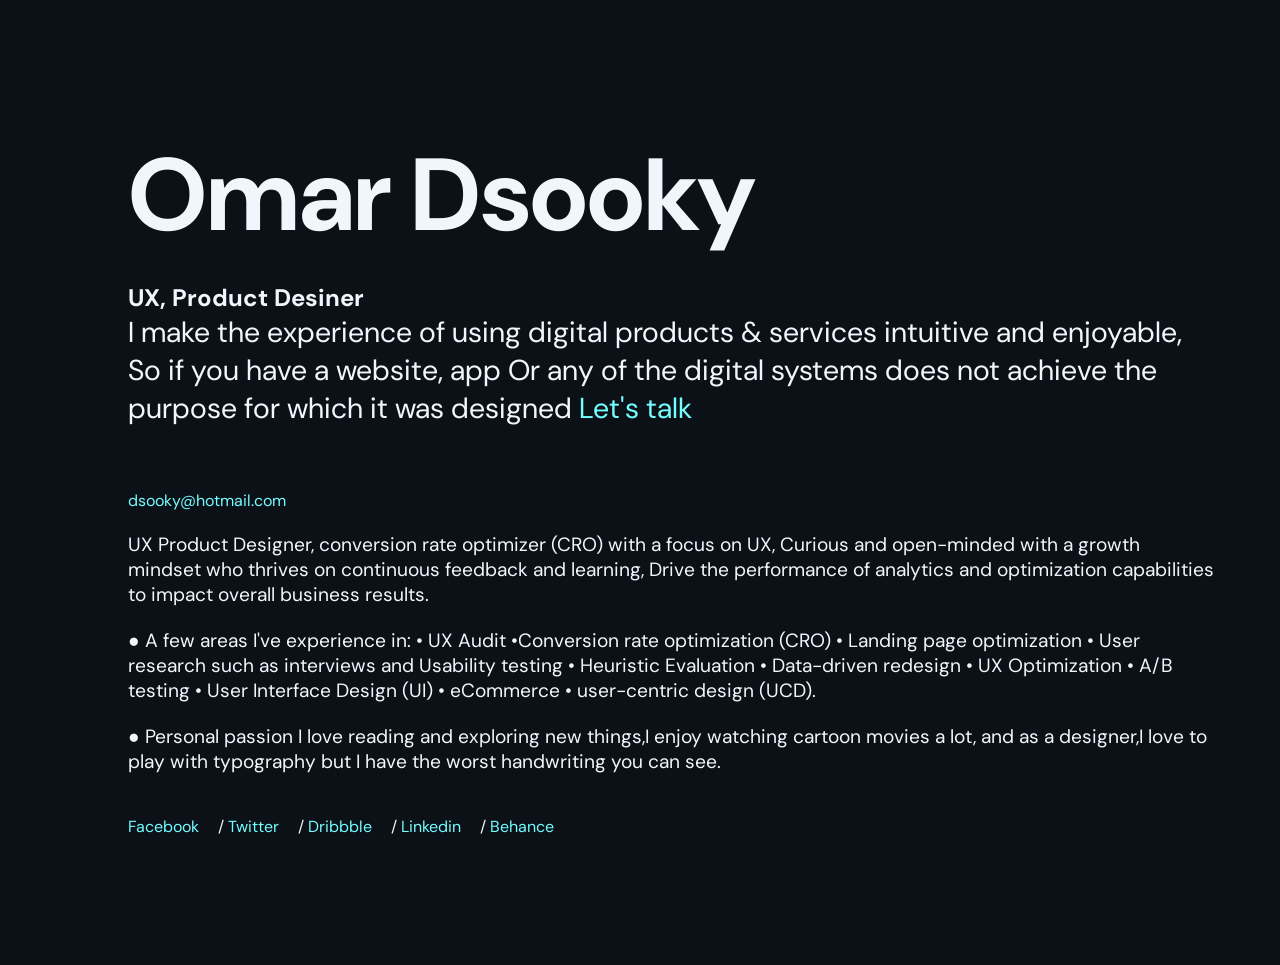
==== index.html @ e1077f4b "Update index.html" ====
<!DOCTYPE html>
<html lang="en">
    <head>
        <meta charset="UTF-8">
        <meta name="viewport" content="width=device-width, initial-scale=1.0">
        <meta http-equiv="X-UA-Compatible" content="ie=edge">
        <title>Omar Dsooky</title>
        <meta name="author" content="dsooky"/>
        <meta name="description" content=" I make the experience of using digital products & services intuitive and enjoyable, So if  you have a website, app Or any of the digital systems does not achieve the purpose for which it was designed, UX Designer based in Egypt. I'm a specialist for designing digitally interactive products & services (including mobile apps, web platforms) etc... So I take the business’s product and transform into a product that the user interacts with perfectly by create the best possible user experience for the target customers. - Experience Designer (UX) & User interface Designer (UI) UX Consultant, UI designer & Web design<a href = "mailto: Dsooky@hotmail.com">
<link href="https://fonts.googleapis.com/css2?family=DM+Sans&display=swap" rel="stylesheet"> 


<meta name="keywords" content="Web designer,Interaction designer,مصمم تجربة المستخدم,UX Designer, مصمم الواجهات البصرية, مصمم مواقع, تصميم سبرنت, ux typography, ux 2020, top ux, best ux, best web designer, best ux designer, why ux design, مصمم مواقع عربي, اعادة تصميم المواقع, مصمم منتجات رقمية, مصمم واجهات بصرية">
												    
        <meta name="google-site-verification" content="0LzbdKPvlPxYrPSxrpi7vryJq4VatFYMO6FcRMVzNYs"/>
        <link rel="apple-touch-icon-precomposed" sizes="57x57" href="https://raw.githubusercontent.com/oDsoky/oDsoky.github.io/master/favicon/apple-touch-icon-57x57.png"/>
        <link rel="apple-touch-icon-precomposed" sizes="114x114" href="https://raw.githubusercontent.com/oDsoky/oDsoky.github.io/master/favicon/apple-touch-icon-114x114.png"/>
        <link rel="apple-touch-icon-precomposed" sizes="72x72" href="https://raw.githubusercontent.com/oDsoky/oDsoky.github.io/master/favicon/apple-touch-icon-72x72.png"/>
        <link rel="apple-touch-icon-precomposed" sizes="144x144" href="https://raw.githubusercontent.com/oDsoky/oDsoky.github.io/master/favicon/apple-touch-icon-144x144.png"/>
        <link rel="apple-touch-icon-precomposed" sizes="60x60" href="https://raw.githubusercontent.com/oDsoky/oDsoky.github.io/master/favicon/apple-touch-icon-60x60.png"/>
        <link rel="apple-touch-icon-precomposed" sizes="120x120" href="https://raw.githubusercontent.com/oDsoky/oDsoky.github.io/master/favicon/apple-touch-icon-120x120.png"/>
        <link rel="apple-touch-icon-precomposed" sizes="76x76" href="https://raw.githubusercontent.com/oDsoky/oDsoky.github.io/master/favicon/apple-touch-icon-76x76.png"/>
        <link rel="apple-touch-icon-precomposed" sizes="152x152" href="https://raw.githubusercontent.com/oDsoky/oDsoky.github.io/master/favicon/apple-touch-icon-152x152.png"/>
        <link rel="icon" type="image/png" href="https://raw.githubusercontent.com/oDsoky/oDsoky.github.io/master/favicon/favicon-196x196.png" sizes="196x196"/>
        <link rel="icon" type="image/png" href="https://raw.githubusercontent.com/oDsoky/oDsoky.github.io/master/favicon/favicon-96x96.png" sizes="96x96"/>
        <link rel="icon" type="image/png" href="https://raw.githubusercontent.com/oDsoky/oDsoky.github.io/master/favicon/favicon-32x32.png" sizes="32x32"/>
        <link rel="icon" type="image/png" href="https://raw.githubusercontent.com/oDsoky/oDsoky.github.io/master/favicon/favicon-16x16.png" sizes="16x16"/>
        <link rel="icon" type="image/png" href="https://raw.githubusercontent.com/oDsoky/oDsoky.github.io/master/favicon/favicon-128.png" sizes="128x128"/>
        <meta name="application-name" content="&nbsp;"/>
        <meta name="msapplication-TileColor" content="#333333"/>
        <meta name="msapplication-TileImage" content="https://raw.githubusercontent.com/oDsoky/oDsoky.github.io/master/favicon/mstile-144x144.png"/>
        <meta name="msapplication-square70x70logo" content="https://raw.githubusercontent.com/oDsoky/oDsoky.github.io/master/favicon/mstile-70x70.png"/>
        <meta name="msapplication-square150x150logo" content="https://raw.githubusercontent.com/oDsoky/oDsoky.github.io/master/favicon/mstile-150x150.png"/>
        <meta name="msapplication-wide310x150logo" content="https://raw.githubusercontent.com/oDsoky/oDsoky.github.io/master/favicon/mstile-310x150.png"/>
        <meta name="msapplication-square310x310logo" content="https://raw.githubusercontent.com/oDsoky/oDsoky.github.io/master/favicon/mstile-310x310.png"/>
        
	<link rel="preconnect" href="https://fonts.gstatic.com">
	<style>
            
            *{border:0;margin:0;box-sizing:border-box}body{font-family: 'DM Sans', sans-serif;padding:10% 5% 10% 10%;}h1{margin:0 0 20px 0;padding:0;font-size:8vw}p{font-size:1.2em}a{padding-right:15px;color:#f0f6fc;font-style:none;text-decoration:none}div.contact a::before{content:'  /  ';color:#f0f6fc}div.contact a:first-child::before{content:' '}a:hover{text-decoration:underline;transition:3s ease-in-out}@media screen and (max-width:600px){h1{font-size:3em}}
				
            a,a:link,a:active,a:visited {
                text-decoration: none;
                color: #73FDFF;
            }

            a:hover {
                color: #73FDFF;
                text-decoration: underline;
            }

		
		h1{font-weight: 700; color: #f0f6fc;}
		h2{font-weight: 700; color: #f0f6fc;}
		p{font-weight: 400; color: #f0f6fc;}
	
body{background-color: #0C1118;} p{text-color:#f0f6fc;}
							       
							       
 @import url('https://fonts.googleapis.com/css2?family=DM+Sans&display=swap');
        </style>
    </head>
    <body>
<main>
		<h1>Omar Dsooky</h1>
		<h2>UX, Product Desiner </2h>

	<p> I make the experience of using digital products & services intuitive and enjoyable, So if  you have a website, app Or any of the digital systems does not achieve the purpose for which it was designed <a href="mailto: Dsooky@hotmail.com" rel="noopener"> Let's talk </a> </p>
</main>
	    
<br><br><hr><br>
	    
 <a href="mailto: dsooky@hotmail.com" rel="noopener"> dsooky@hotmail.com </a>
<br><br>

	<p>
	UX Product Designer, conversion rate optimizer (CRO) with a focus on UX, Curious and open-minded with a growth mindset who thrives on continuous feedback and learning, Drive the performance of analytics and optimization capabilities to impact overall business results.
						    </p>
						    
						    <br>
						    
						    <p>
● A few areas I've experience in: • UX Audit •Conversion rate optimization (CRO) • Landing page optimization • User research such as interviews and Usability testing • Heuristic Evaluation • Data-driven redesign • UX Optimization • A/B testing • User Interface Design (UI) • eCommerce • user-centric design (UCD).
						    </p><br><p>
						   
● Personal passion I love reading and exploring new things,I enjoy watching cartoon movies a lot, and as a designer,I love to play with typography but I have the worst handwriting you can see.
						    
						    </p>
						    <br><br>
<div class="contact">
<!-- Facebook -->
<a href="https://www.facebook.com/dsooky" alt="Omar Dsooky" title="Omar Dsooky" target="_blank" rel="noopener">Facebook</a>

<!-- Twitter -->
<a href="https://twitter.com/OmarDsooky" alt="Omar Dsooky" title="Omar Dsooky" target="_blank" rel="noopener">Twitter</a>

<!-- Dribbble -->
<a href="https://dribbble.com/Dsooky" alt="Omar Dsooky" title="Omar Dsooky" target="_blank" rel="noopener">Dribbble</a>


<!-- Linkedin -->
<a href="https://www.linkedin.com/in/Dsooky/" alt="Omar Dsooky" title="Omar Dsooky" target="_blank" rel="noopener">Linkedin</a>

<!-- Behance -->
<a href="https://www.behance.net/Dsooky" alt="Omar Dsooky" title="Omar Dsooky" target="_blank" rel="noopener">Behance</a>
	
	</div>


            <script async src="https://www.googletagmanager.com/gtag/js?id=UA-118322500-1"></script>
            <script>
                window.dataLayer = window.dataLayer || [];
                function gtag() {
                    dataLayer.push(arguments);
                }
                gtag('js', new Date());
                gtag('config', 'UA-118322500-1');
            </script>
    </body>
</html>
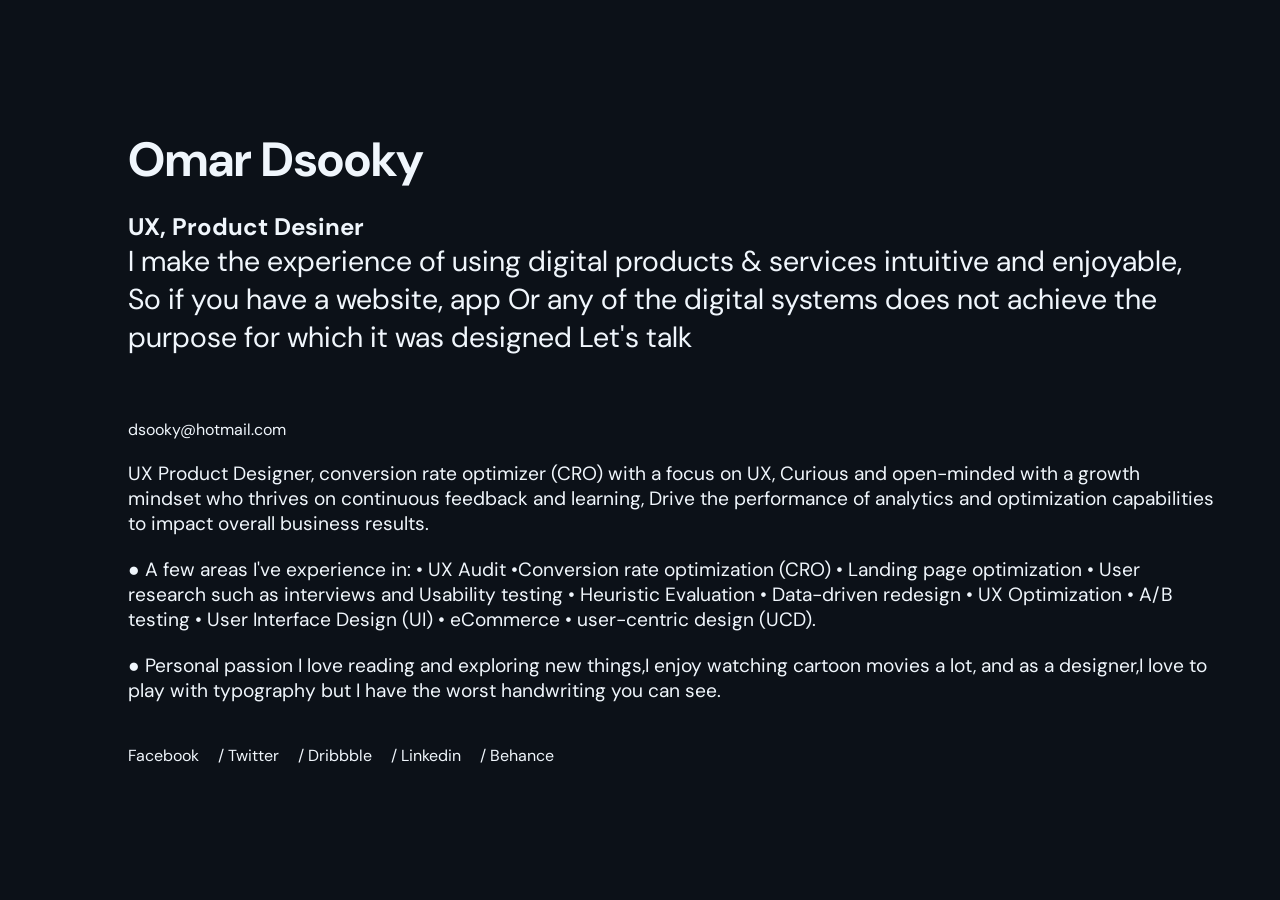
==== commit a5691afd: "Update index.html" ====
--- a/index.html
+++ b/index.html
@@ -37,7 +37,7 @@
 	<link rel="preconnect" href="https://fonts.gstatic.com">
 	<style>
             
-            *{border:0;margin:0;box-sizing:border-box}body{font-family: 'DM Sans', sans-serif;padding:10% 5% 10% 10%;}h1{margin:0 0 20px 0;padding:0;font-size:8vw}p{font-size:1.2em}a{padding-right:15px;color:#f0f6fc;font-style:none;text-decoration:none}div.contact a::before{content:'  /  ';color:#f0f6fc}div.contact a:first-child::before{content:' '}a:hover{text-decoration:underline;transition:3s ease-in-out}@media screen and (max-width:600px){h1{font-size:3em}}
+            *{border:0;margin:0;box-sizing:border-box}body{font-family: 'DM Sans', sans-serif;padding:10% 5% 10% 10%;}h1{margin:0 0 20px 0;padding:0;font-size:8vw}p{font-size:1.2em}a{padding-right:15px;color:#f0f6fc;font-style:none;text-decoration:none}div.contact a::before{content:'  /  ';color:#f0f6fc}div.contact a:first-child::before{content:' '}a:hover{text-decoration:underline;transition:3s ease-in-out}@media screen and (max-width:600px) h2{font-size:2em} h1{font-size:3em}}
 				
             a,a:link,a:active,a:visited {
                 text-decoration: none;
@@ -64,7 +64,7 @@
 <main>
 		<h1>Omar Dsooky</h1>
 		<h2>UX, Product Desiner </2h>
-
+<br>
 	<p> I make the experience of using digital products & services intuitive and enjoyable, So if  you have a website, app Or any of the digital systems does not achieve the purpose for which it was designed <a href="mailto: Dsooky@hotmail.com" rel="noopener"> Let's talk </a> </p>
 </main>
 	    
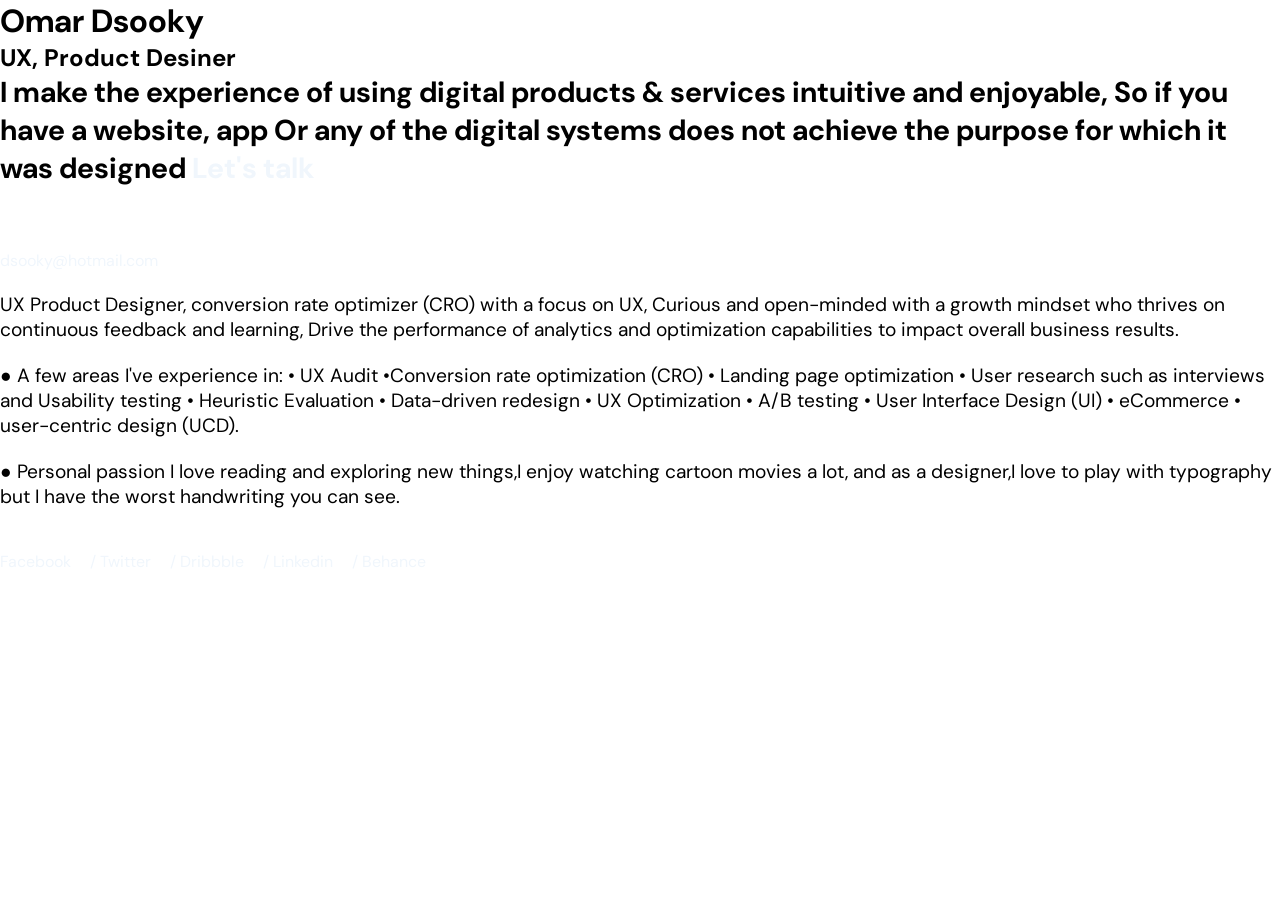
==== commit a41cb7c5: "Update index.html" ====
--- a/index.html
+++ b/index.html
@@ -37,7 +37,18 @@
 	<link rel="preconnect" href="https://fonts.gstatic.com">
 	<style>
             
-            *{border:0;margin:0;box-sizing:border-box}body{font-family: 'DM Sans', sans-serif;padding:10% 5% 10% 10%;}h1{margin:0 0 20px 0;padding:0;font-size:8vw}p{font-size:1.2em}a{padding-right:15px;color:#f0f6fc;font-style:none;text-decoration:none}div.contact a::before{content:'  /  ';color:#f0f6fc}div.contact a:first-child::before{content:' '}a:hover{text-decoration:underline;transition:3s ease-in-out}@media screen and (max-width:600px) h2{font-size:2em} h1{font-size:3em}}
+            *{
+							       border:0;margin:0;
+							       box-sizing:border-box}
+							       body{font-family: 'DM Sans', sans-serif;}
+							       padding:10% 5% 10% 10%;}
+							       h1{margin:0 0 20px 0;padding:0;font-size:8vw}
+							       p{font-size:1.2em}
+							       a{padding-right:15px;color:#f0f6fc;
+							       font-style:none;text-decoration:none}
+							       div.contact a::before{content:'  /  ';color:#f0f6fc}div.contact a:first-child::before{content:' '}a:hover{text-decoration:underline;transition:3s ease-in-out}@media screen and (max-width:600px) 
+							       
+							       h2{font-size:2em; h1{font-size:3em;
 				
             a,a:link,a:active,a:visited {
                 text-decoration: none;
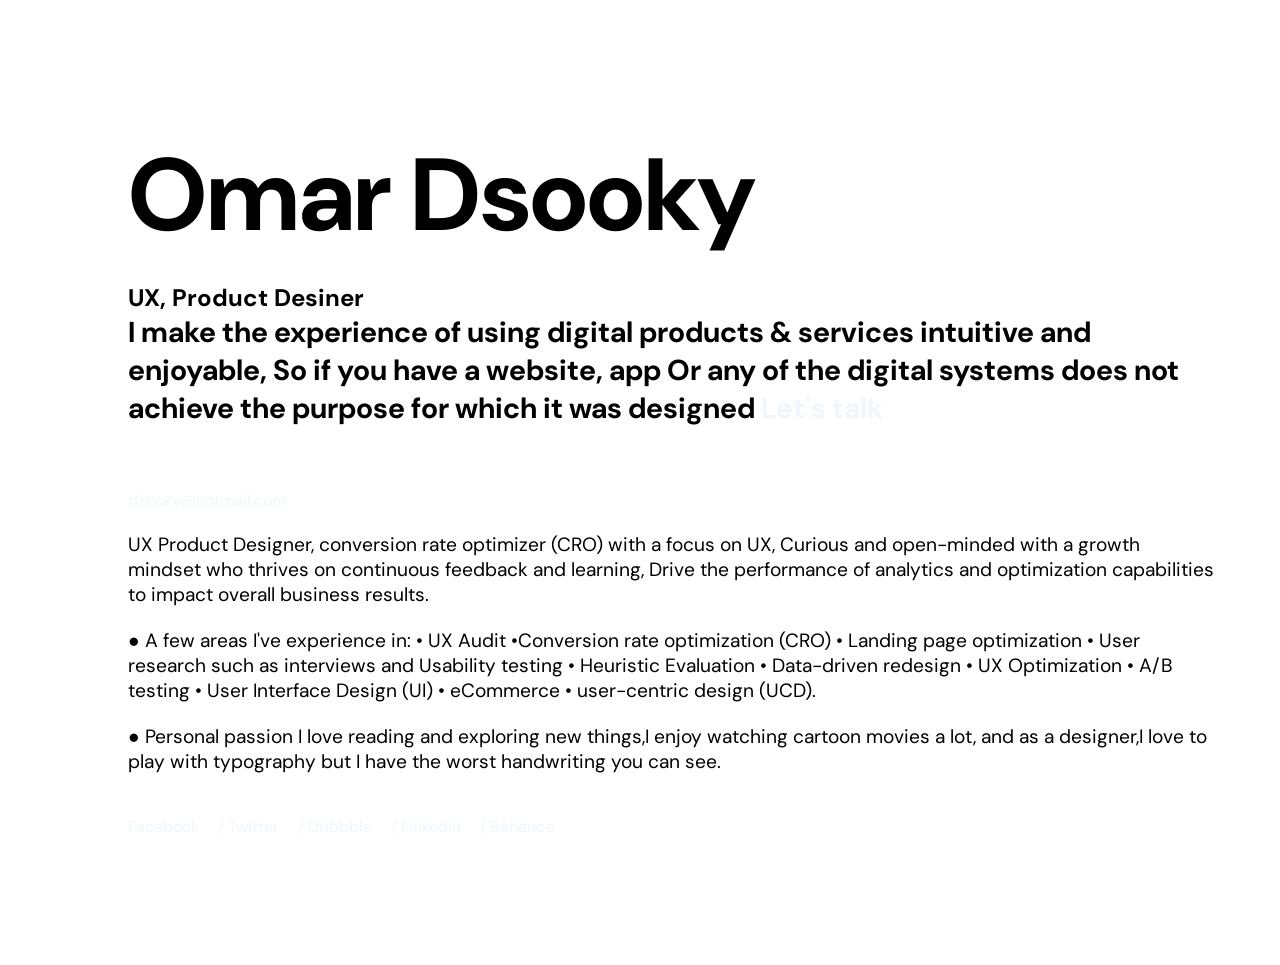
==== commit ef0daf23: "Update index.html" ====
--- a/index.html
+++ b/index.html
@@ -1,3 +1,5 @@
+
+
 <!DOCTYPE html>
 <html lang="en">
     <head>
@@ -7,11 +9,8 @@
         <title>Omar Dsooky</title>
         <meta name="author" content="dsooky"/>
         <meta name="description" content=" I make the experience of using digital products & services intuitive and enjoyable, So if  you have a website, app Or any of the digital systems does not achieve the purpose for which it was designed, UX Designer based in Egypt. I'm a specialist for designing digitally interactive products & services (including mobile apps, web platforms) etc... So I take the business’s product and transform into a product that the user interacts with perfectly by create the best possible user experience for the target customers. - Experience Designer (UX) & User interface Designer (UI) UX Consultant, UI designer & Web design<a href = "mailto: Dsooky@hotmail.com">
-<link href="https://fonts.googleapis.com/css2?family=DM+Sans&display=swap" rel="stylesheet"> 
-
-
-<meta name="keywords" content="Web designer,Interaction designer,مصمم تجربة المستخدم,UX Designer, مصمم الواجهات البصرية, مصمم مواقع, تصميم سبرنت, ux typography, ux 2020, top ux, best ux, best web designer, best ux designer, why ux design, مصمم مواقع عربي, اعادة تصميم المواقع, مصمم منتجات رقمية, مصمم واجهات بصرية">
-												    
+        <link href="https://fonts.googleapis.com/css2?family=DM+Sans&display=swap" rel="stylesheet">
+        <meta name="keywords" content="Web designer,Interaction designer,مصمم تجربة المستخدم,UX Designer, مصمم الواجهات البصرية, مصمم مواقع, تصميم سبرنت, ux typography, ux 2020, top ux, best ux, best web designer, best ux designer, why ux design, مصمم مواقع عربي, اعادة تصميم المواقع, مصمم منتجات رقمية, مصمم واجهات بصرية">
         <meta name="google-site-verification" content="0LzbdKPvlPxYrPSxrpi7vryJq4VatFYMO6FcRMVzNYs"/>
         <link rel="apple-touch-icon-precomposed" sizes="57x57" href="https://raw.githubusercontent.com/oDsoky/oDsoky.github.io/master/favicon/apple-touch-icon-57x57.png"/>
         <link rel="apple-touch-icon-precomposed" sizes="114x114" href="https://raw.githubusercontent.com/oDsoky/oDsoky.github.io/master/favicon/apple-touch-icon-114x114.png"/>
@@ -33,99 +32,83 @@
         <meta name="msapplication-square150x150logo" content="https://raw.githubusercontent.com/oDsoky/oDsoky.github.io/master/favicon/mstile-150x150.png"/>
         <meta name="msapplication-wide310x150logo" content="https://raw.githubusercontent.com/oDsoky/oDsoky.github.io/master/favicon/mstile-310x150.png"/>
         <meta name="msapplication-square310x310logo" content="https://raw.githubusercontent.com/oDsoky/oDsoky.github.io/master/favicon/mstile-310x310.png"/>
-        
-	<link rel="preconnect" href="https://fonts.gstatic.com">
-	<style>
-            
+        <link rel="preconnect" href="https://fonts.gstatic.com">
+        <style>
             *{
-							       border:0;margin:0;
-							       box-sizing:border-box}
-							       body{font-family: 'DM Sans', sans-serif;}
-							       padding:10% 5% 10% 10%;}
-							       h1{margin:0 0 20px 0;padding:0;font-size:8vw}
-							       p{font-size:1.2em}
-							       a{padding-right:15px;color:#f0f6fc;
-							       font-style:none;text-decoration:none}
-							       div.contact a::before{content:'  /  ';color:#f0f6fc}div.contact a:first-child::before{content:' '}a:hover{text-decoration:underline;transition:3s ease-in-out}@media screen and (max-width:600px) 
+            border:0;margin:0;
+            box-sizing:border-box;
+            body{font-family: 'DM Sans', sans-serif;
+            padding:10% 5% 10% 10%;}
+				
 							       
-							       h2{font-size:2em; h1{font-size:3em;
-				
+            h1{margin:0 0 20px 0;padding:0;font-size:8vw;}
+            p{font-size:1.2em}
+            a{padding-right:15px;color:#f0f6fc;}
+            font-style:none;text-decoration:none}
+							       
+            div.contact a::before{content:'  /  ';color:#f0f6fc}div.contact a:first-child::before{content:' '}a:hover{text-decoration:underline;transition:3s ease-in-out}@media screen and (max-width:600px) }
+            h2{font-size:2em; h1{font-size:3em;}
             a,a:link,a:active,a:visited {
-                text-decoration: none;
-                color: #73FDFF;
+            text-decoration: none;
+            color: #73FDFF;
             }
-
             a:hover {
-                color: #73FDFF;
-                text-decoration: underline;
+            color: #73FDFF;
+            text-decoration: underline;
             }
-
-		
-		h1{font-weight: 700; color: #f0f6fc;}
-		h2{font-weight: 700; color: #f0f6fc;}
-		p{font-weight: 400; color: #f0f6fc;}
-	
-body{background-color: #0C1118;} p{text-color:#f0f6fc;}
-							       
-							       
- @import url('https://fonts.googleapis.com/css2?family=DM+Sans&display=swap');
+            h1{font-weight: 700; color: #f0f6fc;}
+            h2{font-weight: 700; color: #f0f6fc;}
+            p{font-weight: 400; color: #f0f6fc;}
+            body{background-color: #0C1118;} p{text-color:#f0f6fc;}
+            @import url('https://fonts.googleapis.com/css2?family=DM+Sans&display=swap');
         </style>
     </head>
     <body>
-<main>
-		<h1>Omar Dsooky</h1>
-		<h2>UX, Product Desiner </2h>
-<br>
-	<p> I make the experience of using digital products & services intuitive and enjoyable, So if  you have a website, app Or any of the digital systems does not achieve the purpose for which it was designed <a href="mailto: Dsooky@hotmail.com" rel="noopener"> Let's talk </a> </p>
-</main>
-	    
-<br><br><hr><br>
-	    
- <a href="mailto: dsooky@hotmail.com" rel="noopener"> dsooky@hotmail.com </a>
-<br><br>
-
-	<p>
-	UX Product Designer, conversion rate optimizer (CRO) with a focus on UX, Curious and open-minded with a growth mindset who thrives on continuous feedback and learning, Drive the performance of analytics and optimization capabilities to impact overall business results.
-						    </p>
-						    
-						    <br>
-						    
-						    <p>
-● A few areas I've experience in: • UX Audit •Conversion rate optimization (CRO) • Landing page optimization • User research such as interviews and Usability testing • Heuristic Evaluation • Data-driven redesign • UX Optimization • A/B testing • User Interface Design (UI) • eCommerce • user-centric design (UCD).
-						    </p><br><p>
-						   
-● Personal passion I love reading and exploring new things,I enjoy watching cartoon movies a lot, and as a designer,I love to play with typography but I have the worst handwriting you can see.
-						    
-						    </p>
-						    <br><br>
-<div class="contact">
-<!-- Facebook -->
-<a href="https://www.facebook.com/dsooky" alt="Omar Dsooky" title="Omar Dsooky" target="_blank" rel="noopener">Facebook</a>
-
-<!-- Twitter -->
-<a href="https://twitter.com/OmarDsooky" alt="Omar Dsooky" title="Omar Dsooky" target="_blank" rel="noopener">Twitter</a>
-
-<!-- Dribbble -->
-<a href="https://dribbble.com/Dsooky" alt="Omar Dsooky" title="Omar Dsooky" target="_blank" rel="noopener">Dribbble</a>
-
-
-<!-- Linkedin -->
-<a href="https://www.linkedin.com/in/Dsooky/" alt="Omar Dsooky" title="Omar Dsooky" target="_blank" rel="noopener">Linkedin</a>
-
-<!-- Behance -->
-<a href="https://www.behance.net/Dsooky" alt="Omar Dsooky" title="Omar Dsooky" target="_blank" rel="noopener">Behance</a>
-	
-	</div>
-
-
-            <script async src="https://www.googletagmanager.com/gtag/js?id=UA-118322500-1"></script>
-            <script>
-                window.dataLayer = window.dataLayer || [];
-                function gtag() {
-                    dataLayer.push(arguments);
-                }
-                gtag('js', new Date());
-                gtag('config', 'UA-118322500-1');
-            </script>
+        <main>
+            <h1>Omar Dsooky</h1>
+            <h2>
+            UX, Product Desiner </2h>
+            <br>
+            <p> I make the experience of using digital products & services intuitive and enjoyable, So if  you have a website, app Or any of the digital systems does not achieve the purpose for which it was designed <a href="mailto: Dsooky@hotmail.com" rel="noopener"> Let's talk </a> </p>
+        </main>
+        <br><br>
+        <hr>
+        <br>
+        <a href="mailto: dsooky@hotmail.com" rel="noopener"> dsooky@hotmail.com </a>
+        <br><br>
+        <p>
+            UX Product Designer, conversion rate optimizer (CRO) with a focus on UX, Curious and open-minded with a growth mindset who thrives on continuous feedback and learning, Drive the performance of analytics and optimization capabilities to impact overall business results.
+        </p>
+        <br>
+        <p>
+            ● A few areas I've experience in: • UX Audit •Conversion rate optimization (CRO) • Landing page optimization • User research such as interviews and Usability testing • Heuristic Evaluation • Data-driven redesign • UX Optimization • A/B testing • User Interface Design (UI) • eCommerce • user-centric design (UCD).
+        </p>
+        <br>
+        <p>
+            ● Personal passion I love reading and exploring new things,I enjoy watching cartoon movies a lot, and as a designer,I love to play with typography but I have the worst handwriting you can see.
+        </p>
+        <br><br>
+        <div class="contact">
+            <!-- Facebook -->
+            <a href="https://www.facebook.com/dsooky" alt="Omar Dsooky" title="Omar Dsooky" target="_blank" rel="noopener">Facebook</a>
+            <!-- Twitter -->
+            <a href="https://twitter.com/OmarDsooky" alt="Omar Dsooky" title="Omar Dsooky" target="_blank" rel="noopener">Twitter</a>
+            <!-- Dribbble -->
+            <a href="https://dribbble.com/Dsooky" alt="Omar Dsooky" title="Omar Dsooky" target="_blank" rel="noopener">Dribbble</a>
+            <!-- Linkedin -->
+            <a href="https://www.linkedin.com/in/Dsooky/" alt="Omar Dsooky" title="Omar Dsooky" target="_blank" rel="noopener">Linkedin</a>
+            <!-- Behance -->
+            <a href="https://www.behance.net/Dsooky" alt="Omar Dsooky" title="Omar Dsooky" target="_blank" rel="noopener">Behance</a>
+        </div>
+        <script async src="https://www.googletagmanager.com/gtag/js?id=UA-118322500-1"></script>
+        <script>
+            window.dataLayer = window.dataLayer || [];
+            function gtag() {
+                dataLayer.push(arguments);
+            }
+            gtag('js', new Date());
+            gtag('config', 'UA-118322500-1');
+        </script>
     </body>
 </html>
+
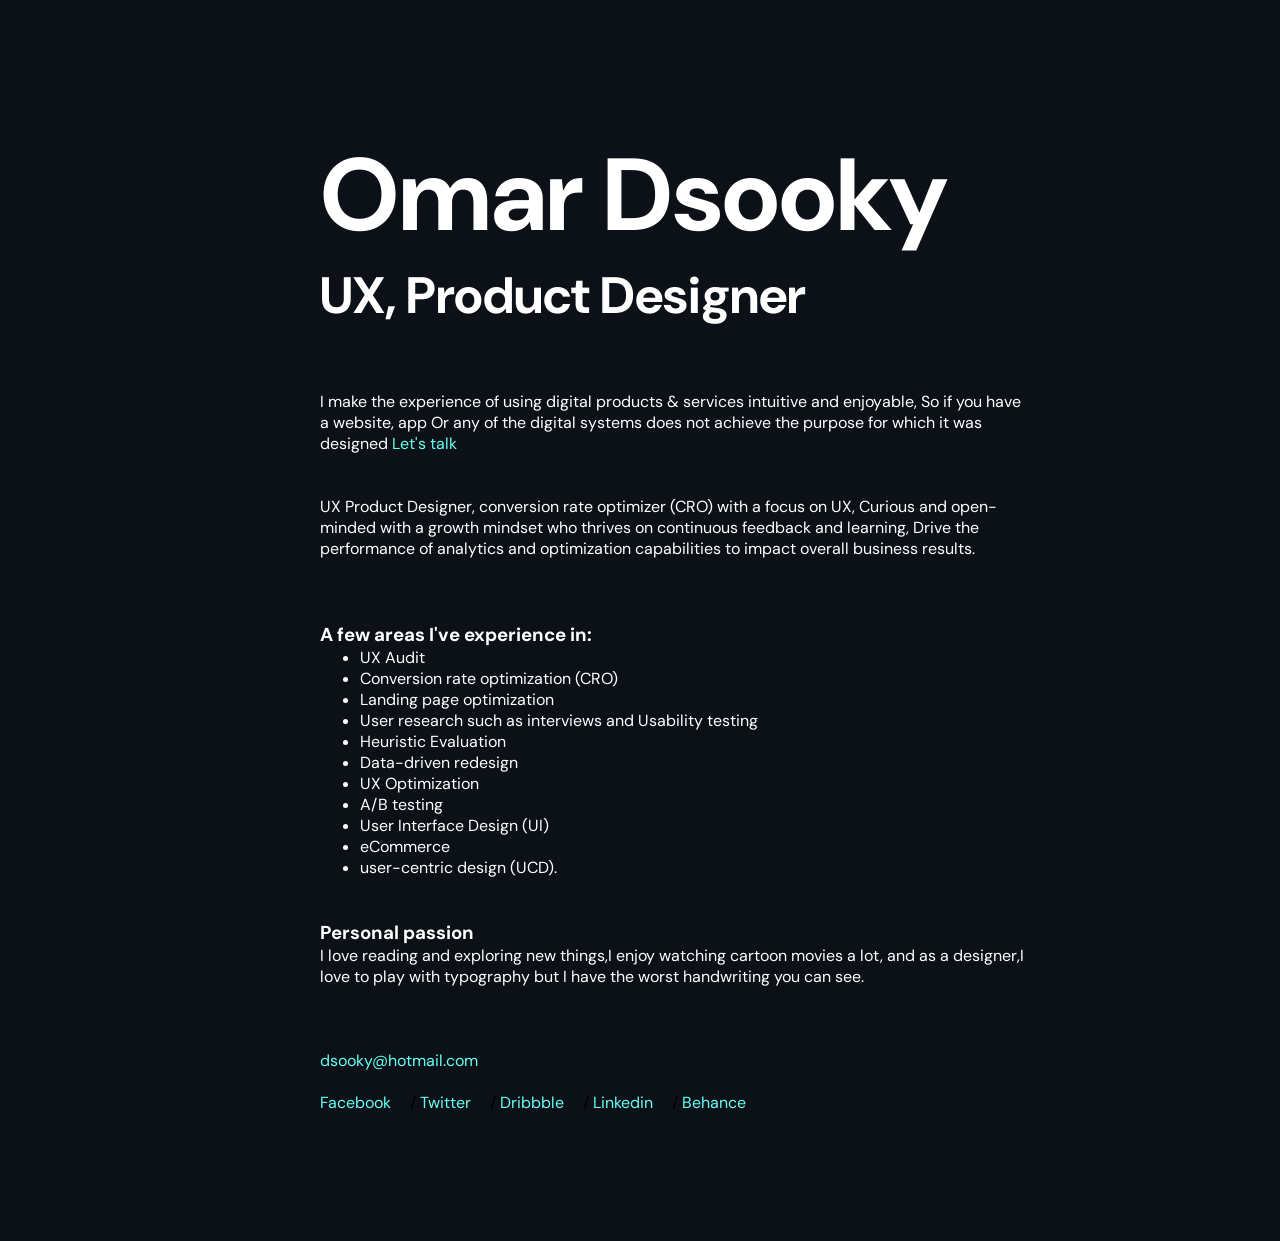
==== commit 42053efc: "Update index.html" ====
--- a/index.html
+++ b/index.html
@@ -1,114 +1,194 @@
-
-
 <!DOCTYPE html>
 <html lang="en">
-    <head>
-        <meta charset="UTF-8">
-        <meta name="viewport" content="width=device-width, initial-scale=1.0">
-        <meta http-equiv="X-UA-Compatible" content="ie=edge">
-        <title>Omar Dsooky</title>
-        <meta name="author" content="dsooky"/>
-        <meta name="description" content=" I make the experience of using digital products & services intuitive and enjoyable, So if  you have a website, app Or any of the digital systems does not achieve the purpose for which it was designed, UX Designer based in Egypt. I'm a specialist for designing digitally interactive products & services (including mobile apps, web platforms) etc... So I take the business’s product and transform into a product that the user interacts with perfectly by create the best possible user experience for the target customers. - Experience Designer (UX) & User interface Designer (UI) UX Consultant, UI designer & Web design<a href = "mailto: Dsooky@hotmail.com">
-        <link href="https://fonts.googleapis.com/css2?family=DM+Sans&display=swap" rel="stylesheet">
-        <meta name="keywords" content="Web designer,Interaction designer,مصمم تجربة المستخدم,UX Designer, مصمم الواجهات البصرية, مصمم مواقع, تصميم سبرنت, ux typography, ux 2020, top ux, best ux, best web designer, best ux designer, why ux design, مصمم مواقع عربي, اعادة تصميم المواقع, مصمم منتجات رقمية, مصمم واجهات بصرية">
-        <meta name="google-site-verification" content="0LzbdKPvlPxYrPSxrpi7vryJq4VatFYMO6FcRMVzNYs"/>
-        <link rel="apple-touch-icon-precomposed" sizes="57x57" href="https://raw.githubusercontent.com/oDsoky/oDsoky.github.io/master/favicon/apple-touch-icon-57x57.png"/>
-        <link rel="apple-touch-icon-precomposed" sizes="114x114" href="https://raw.githubusercontent.com/oDsoky/oDsoky.github.io/master/favicon/apple-touch-icon-114x114.png"/>
-        <link rel="apple-touch-icon-precomposed" sizes="72x72" href="https://raw.githubusercontent.com/oDsoky/oDsoky.github.io/master/favicon/apple-touch-icon-72x72.png"/>
-        <link rel="apple-touch-icon-precomposed" sizes="144x144" href="https://raw.githubusercontent.com/oDsoky/oDsoky.github.io/master/favicon/apple-touch-icon-144x144.png"/>
-        <link rel="apple-touch-icon-precomposed" sizes="60x60" href="https://raw.githubusercontent.com/oDsoky/oDsoky.github.io/master/favicon/apple-touch-icon-60x60.png"/>
-        <link rel="apple-touch-icon-precomposed" sizes="120x120" href="https://raw.githubusercontent.com/oDsoky/oDsoky.github.io/master/favicon/apple-touch-icon-120x120.png"/>
-        <link rel="apple-touch-icon-precomposed" sizes="76x76" href="https://raw.githubusercontent.com/oDsoky/oDsoky.github.io/master/favicon/apple-touch-icon-76x76.png"/>
-        <link rel="apple-touch-icon-precomposed" sizes="152x152" href="https://raw.githubusercontent.com/oDsoky/oDsoky.github.io/master/favicon/apple-touch-icon-152x152.png"/>
-        <link rel="icon" type="image/png" href="https://raw.githubusercontent.com/oDsoky/oDsoky.github.io/master/favicon/favicon-196x196.png" sizes="196x196"/>
-        <link rel="icon" type="image/png" href="https://raw.githubusercontent.com/oDsoky/oDsoky.github.io/master/favicon/favicon-96x96.png" sizes="96x96"/>
-        <link rel="icon" type="image/png" href="https://raw.githubusercontent.com/oDsoky/oDsoky.github.io/master/favicon/favicon-32x32.png" sizes="32x32"/>
-        <link rel="icon" type="image/png" href="https://raw.githubusercontent.com/oDsoky/oDsoky.github.io/master/favicon/favicon-16x16.png" sizes="16x16"/>
-        <link rel="icon" type="image/png" href="https://raw.githubusercontent.com/oDsoky/oDsoky.github.io/master/favicon/favicon-128.png" sizes="128x128"/>
-        <meta name="application-name" content="&nbsp;"/>
-        <meta name="msapplication-TileColor" content="#333333"/>
-        <meta name="msapplication-TileImage" content="https://raw.githubusercontent.com/oDsoky/oDsoky.github.io/master/favicon/mstile-144x144.png"/>
-        <meta name="msapplication-square70x70logo" content="https://raw.githubusercontent.com/oDsoky/oDsoky.github.io/master/favicon/mstile-70x70.png"/>
-        <meta name="msapplication-square150x150logo" content="https://raw.githubusercontent.com/oDsoky/oDsoky.github.io/master/favicon/mstile-150x150.png"/>
-        <meta name="msapplication-wide310x150logo" content="https://raw.githubusercontent.com/oDsoky/oDsoky.github.io/master/favicon/mstile-310x150.png"/>
-        <meta name="msapplication-square310x310logo" content="https://raw.githubusercontent.com/oDsoky/oDsoky.github.io/master/favicon/mstile-310x310.png"/>
-        <link rel="preconnect" href="https://fonts.gstatic.com">
-        <style>
-            *{
-            border:0;margin:0;
-            box-sizing:border-box;
-            body{font-family: 'DM Sans', sans-serif;
-            padding:10% 5% 10% 10%;}
-				
-							       
-            h1{margin:0 0 20px 0;padding:0;font-size:8vw;}
-            p{font-size:1.2em}
-            a{padding-right:15px;color:#f0f6fc;}
-            font-style:none;text-decoration:none}
-							       
-            div.contact a::before{content:'  /  ';color:#f0f6fc}div.contact a:first-child::before{content:' '}a:hover{text-decoration:underline;transition:3s ease-in-out}@media screen and (max-width:600px) }
-            h2{font-size:2em; h1{font-size:3em;}
-            a,a:link,a:active,a:visited {
-            text-decoration: none;
-            color: #73FDFF;
-            }
-            a:hover {
-            color: #73FDFF;
-            text-decoration: underline;
-            }
-            h1{font-weight: 700; color: #f0f6fc;}
-            h2{font-weight: 700; color: #f0f6fc;}
-            p{font-weight: 400; color: #f0f6fc;}
-            body{background-color: #0C1118;} p{text-color:#f0f6fc;}
-            @import url('https://fonts.googleapis.com/css2?family=DM+Sans&display=swap');
-        </style>
-    </head>
-    <body>
-        <main>
-            <h1>Omar Dsooky</h1>
-            <h2>
-            UX, Product Desiner </2h>
-            <br>
-            <p> I make the experience of using digital products & services intuitive and enjoyable, So if  you have a website, app Or any of the digital systems does not achieve the purpose for which it was designed <a href="mailto: Dsooky@hotmail.com" rel="noopener"> Let's talk </a> </p>
-        </main>
-        <br><br>
-        <hr>
-        <br>
-        <a href="mailto: dsooky@hotmail.com" rel="noopener"> dsooky@hotmail.com </a>
-        <br><br>
+
+<head>
+	<meta charset="UTF-8">
+	<meta name="viewport" content="width=device-width, initial-scale=1.0">
+	<meta http-equiv="X-UA-Compatible" content="ie=edge">
+	<title>Omar Dsooky</title>
+	<meta name="author" content="dsooky" />
+	<meta name="description" content=" I make the experience of using digital products & services intuitive and enjoyable, So if  you have a website, app Or any of the digital systems does not achieve the purpose for which it was designed, UX Designer based in Egypt. I'm a specialist for designing digitally interactive products & services (including mobile apps, web platforms) etc... So I take the business’s product and transform into a product that the user interacts with perfectly by create the best possible user experience for the target customers. - Experience Designer (UX) & User interface Designer (UI) UX Consultant, UI designer & Web design<a href = " mailto: Dsooky@hotmail.com">
+	<link href="https://fonts.googleapis.com/css2?family=DM+Sans&display=swap" rel="stylesheet">
+
+	<meta name="keywords" content="Web designer,Interaction designer,مصمم تجربة المستخدم,UX Designer, مصمم الواجهات البصرية, مصمم مواقع, تصميم سبرنت, ux typography, ux 2020, top ux, best ux, best web designer, best ux designer, why ux design, مصمم مواقع عربي, اعادة تصميم المواقع, مصمم منتجات رقمية, مصمم واجهات بصرية">
+
+	<meta name="google-site-verification" content="0LzbdKPvlPxYrPSxrpi7vryJq4VatFYMO6FcRMVzNYs" />
+	<link rel="apple-touch-icon-precomposed" sizes="57x57" href="https://raw.githubusercontent.com/oDsoky/oDsoky.github.io/master/favicon/apple-touch-icon-57x57.png" />
+
+	<link rel="apple-touch-icon-precomposed" sizes="114x114" href="https://raw.githubusercontent.com/oDsoky/oDsoky.github.io/master/favicon/apple-touch-icon-114x114.png" />
+	<link rel="apple-touch-icon-precomposed" sizes="72x72" href="https://raw.githubusercontent.com/oDsoky/oDsoky.github.io/master/favicon/apple-touch-icon-72x72.png" />
+	<link rel="apple-touch-icon-precomposed" sizes="144x144" href="https://raw.githubusercontent.com/oDsoky/oDsoky.github.io/master/favicon/apple-touch-icon-144x144.png" />
+	<link rel="apple-touch-icon-precomposed" sizes="60x60" href="https://raw.githubusercontent.com/oDsoky/oDsoky.github.io/master/favicon/apple-touch-icon-60x60.png" />
+	<link rel="apple-touch-icon-precomposed" sizes="120x120" href="https://raw.githubusercontent.com/oDsoky/oDsoky.github.io/master/favicon/apple-touch-icon-120x120.png" />
+	<link rel="apple-touch-icon-precomposed" sizes="76x76" href="https://raw.githubusercontent.com/oDsoky/oDsoky.github.io/master/favicon/apple-touch-icon-76x76.png" />
+	<link rel="apple-touch-icon-precomposed" sizes="152x152" href="https://raw.githubusercontent.com/oDsoky/oDsoky.github.io/master/favicon/apple-touch-icon-152x152.png" />
+	<link rel="icon" type="image/png" href="https://raw.githubusercontent.com/oDsoky/oDsoky.github.io/master/favicon/favicon-196x196.png" sizes="196x196" />
+	<link rel="icon" type="image/png" href="https://raw.githubusercontent.com/oDsoky/oDsoky.github.io/master/favicon/favicon-96x96.png" sizes="96x96" />
+	<link rel="icon" type="image/png" href="https://raw.githubusercontent.com/oDsoky/oDsoky.github.io/master/favicon/favicon-32x32.png" sizes="32x32" />
+	<link rel="icon" type="image/png" href="https://raw.githubusercontent.com/oDsoky/oDsoky.github.io/master/favicon/favicon-16x16.png" sizes="16x16" />
+	<link rel="icon" type="image/png" href="https://raw.githubusercontent.com/oDsoky/oDsoky.github.io/master/favicon/favicon-128.png" sizes="128x128" />
+	<meta name="application-name" content="&nbsp;" />
+	<meta name="msapplication-TileColor" content="#333333" />
+	<meta name="msapplication-TileImage" content="https://raw.githubusercontent.com/oDsoky/oDsoky.github.io/master/favicon/mstile-144x144.png" />
+	<meta name="msapplication-square70x70logo" content="https://raw.githubusercontent.com/oDsoky/oDsoky.github.io/master/favicon/mstile-70x70.png" />
+	<meta name="msapplication-square150x150logo" content="https://raw.githubusercontent.com/oDsoky/oDsoky.github.io/master/favicon/mstile-150x150.png" />
+	<meta name="msapplication-wide310x150logo" content="https://raw.githubusercontent.com/oDsoky/oDsoky.github.io/master/favicon/mstile-310x150.png" />
+	<meta name="msapplication-square310x310logo" content="https://raw.githubusercontent.com/oDsoky/oDsoky.github.io/master/favicon/mstile-310x310.png" />
+
+	<link rel="preconnect" href="https://fonts.gstatic.com">
+
+	<style>
+		* {
+			border: 0;
+			margin: 0;
+			box-sizing: border-box
+		}
+
+		body {
+			font-family: 'DM Sans', sans-serif;
+			padding: 10% 5% 10% 10%;
+			background-color: #0C1118;
+			color: white;
+			margin-left:15%;
+			margin-right:15%;
+		
+		}
+
+		h1 {
+			padding: 0;
+			font-size: 8vw;
+			color: white;
+
+		}
+
+																												 
+			h2{
+					margin: 0 0 20px 0;
+					font-size: 4vw;
+																												 }
+		p {
+			font-size: 1.2em
+			  color: white;
+		}
+
+		a {
+			padding-right: 15px;
+			color: #64FFF3;
+			font-style: none;
+			text-decoration: none
+		}
+
+		div.contact a::before {
+			content: '  /  ';
+			color: #000000
+		}
+
+		div.contact a:first-child::before {
+			content: ' '
+		}
+
+		a:hover {
+			text-decoration: underline;
+			transition: 3s ease-in-out
+			color: #FF7A64;
+		}
+
+		@media screen and (max-width:600px) {
+			h1 {
+				font-size: 3em
+			}
+		}
+
+		a,
+		a:link,
+		a:active,
+		a:visited {
+			text-decoration: none;
+			color: #64FFF3;
+		}
+
+		a:hover {
+			color: #FF7A64;
+			text-decoration: underline;
+		}
+
+		@import url('https://fonts.googleapis.com/css2?family=DM+Sans&display=swap');
+	</style>
+</head>
+
+<body>
+	<main>
+		<h1>
+Omar Dsooky
+		</h1>
+		 <h2>UX, Product Designer</h2><br><br>
+																												 
+		<p> I make the experience of using digital products & services intuitive and enjoyable, So if you have a website, app Or any of the digital systems does not achieve the purpose for which it was designed <a href="mailto: Dsooky@hotmail.com" rel="noopener"> Let's talk </a> </p>
+	</main>
+
+	<br>
+	
+	     <br>
         <p>
             UX Product Designer, conversion rate optimizer (CRO) with a focus on UX, Curious and open-minded with a growth mindset who thrives on continuous feedback and learning, Drive the performance of analytics and optimization capabilities to impact overall business results.
         </p>
-        <br>
-        <p>
-            ● A few areas I've experience in: • UX Audit •Conversion rate optimization (CRO) • Landing page optimization • User research such as interviews and Usability testing • Heuristic Evaluation • Data-driven redesign • UX Optimization • A/B testing • User Interface Design (UI) • eCommerce • user-centric design (UCD).
-        </p>
-        <br>
-        <p>
-            ● Personal passion I love reading and exploring new things,I enjoy watching cartoon movies a lot, and as a designer,I love to play with typography but I have the worst handwriting you can see.
-        </p>
+        <br><br><br>
+            <h3> A few areas I've experience in:</h3>
+							<ul>
+									<li>UX Audit</li>
+									<li>Conversion rate optimization (CRO)</li>
+									<li>Landing page optimization</li>
+									<li>User research such as interviews and Usability testing</li>
+									<li>Heuristic Evaluation</li>
+									<li>Data-driven redesign</li>
+									<li>UX Optimization</li>
+									<li>A/B testing</li>
+									<li>User Interface Design (UI)</li>
+									<li>eCommerce</li>
+									<li>user-centric design (UCD).</li>
+								</ul>
+
         <br><br>
-        <div class="contact">
-            <!-- Facebook -->
-            <a href="https://www.facebook.com/dsooky" alt="Omar Dsooky" title="Omar Dsooky" target="_blank" rel="noopener">Facebook</a>
-            <!-- Twitter -->
-            <a href="https://twitter.com/OmarDsooky" alt="Omar Dsooky" title="Omar Dsooky" target="_blank" rel="noopener">Twitter</a>
-            <!-- Dribbble -->
-            <a href="https://dribbble.com/Dsooky" alt="Omar Dsooky" title="Omar Dsooky" target="_blank" rel="noopener">Dribbble</a>
-            <!-- Linkedin -->
-            <a href="https://www.linkedin.com/in/Dsooky/" alt="Omar Dsooky" title="Omar Dsooky" target="_blank" rel="noopener">Linkedin</a>
-            <!-- Behance -->
-            <a href="https://www.behance.net/Dsooky" alt="Omar Dsooky" title="Omar Dsooky" target="_blank" rel="noopener">Behance</a>
-        </div>
-        <script async src="https://www.googletagmanager.com/gtag/js?id=UA-118322500-1"></script>
-        <script>
-            window.dataLayer = window.dataLayer || [];
-            function gtag() {
-                dataLayer.push(arguments);
-            }
-            gtag('js', new Date());
-            gtag('config', 'UA-118322500-1');
-        </script>
-    </body>
+        
+            <h3>Personal passion</h3>
+						<p>I love reading and exploring new things,I enjoy watching cartoon movies a lot, and as a designer,I love to play with typography but I have the worst handwriting you can see.</p>
+        
+        <br><br>
+	
+	
+	<hr><br>
+
+	<a href="mailto: dsooky@hotmail.com" rel="noopener"> dsooky@hotmail.com </a>
+	<br><br>
+
+	<div class="contact">
+		<!-- Facebook -->
+		<a href="https://www.facebook.com/dsooky" alt="Omar Dsooky" title="Omar Dsooky" target="_blank" rel="noopener">Facebook</a>
+
+		<!-- Twitter -->
+		<a href="https://twitter.com/OmarDsooky" alt="Omar Dsooky" title="Omar Dsooky" target="_blank" rel="noopener">Twitter</a>
+
+		<!-- Dribbble -->
+		<a href="https://dribbble.com/Dsooky" alt="Omar Dsooky" title="Omar Dsooky" target="_blank" rel="noopener">Dribbble</a>
+
+		<!-- Linkedin -->
+		<a href="https://www.linkedin.com/in/Dsooky/" alt="Omar Dsooky" title="Omar Dsooky" target="_blank" rel="noopener">Linkedin</a>
+
+		<!-- Behance -->
+		<a href="https://www.behance.net/Dsooky" alt="Omar Dsooky" title="Omar Dsooky" target="_blank" rel="noopener">Behance</a>
+
+	</div>
+
+	<script async src="https://www.googletagmanager.com/gtag/js?id=UA-118322500-1"></script>
+	<script>
+		window.dataLayer = window.dataLayer || [];
+
+		function gtag() {
+			dataLayer.push(arguments);
+		}
+		gtag('js', new Date());
+		gtag('config', 'UA-118322500-1');
+	</script>
+</body>
+
 </html>
-
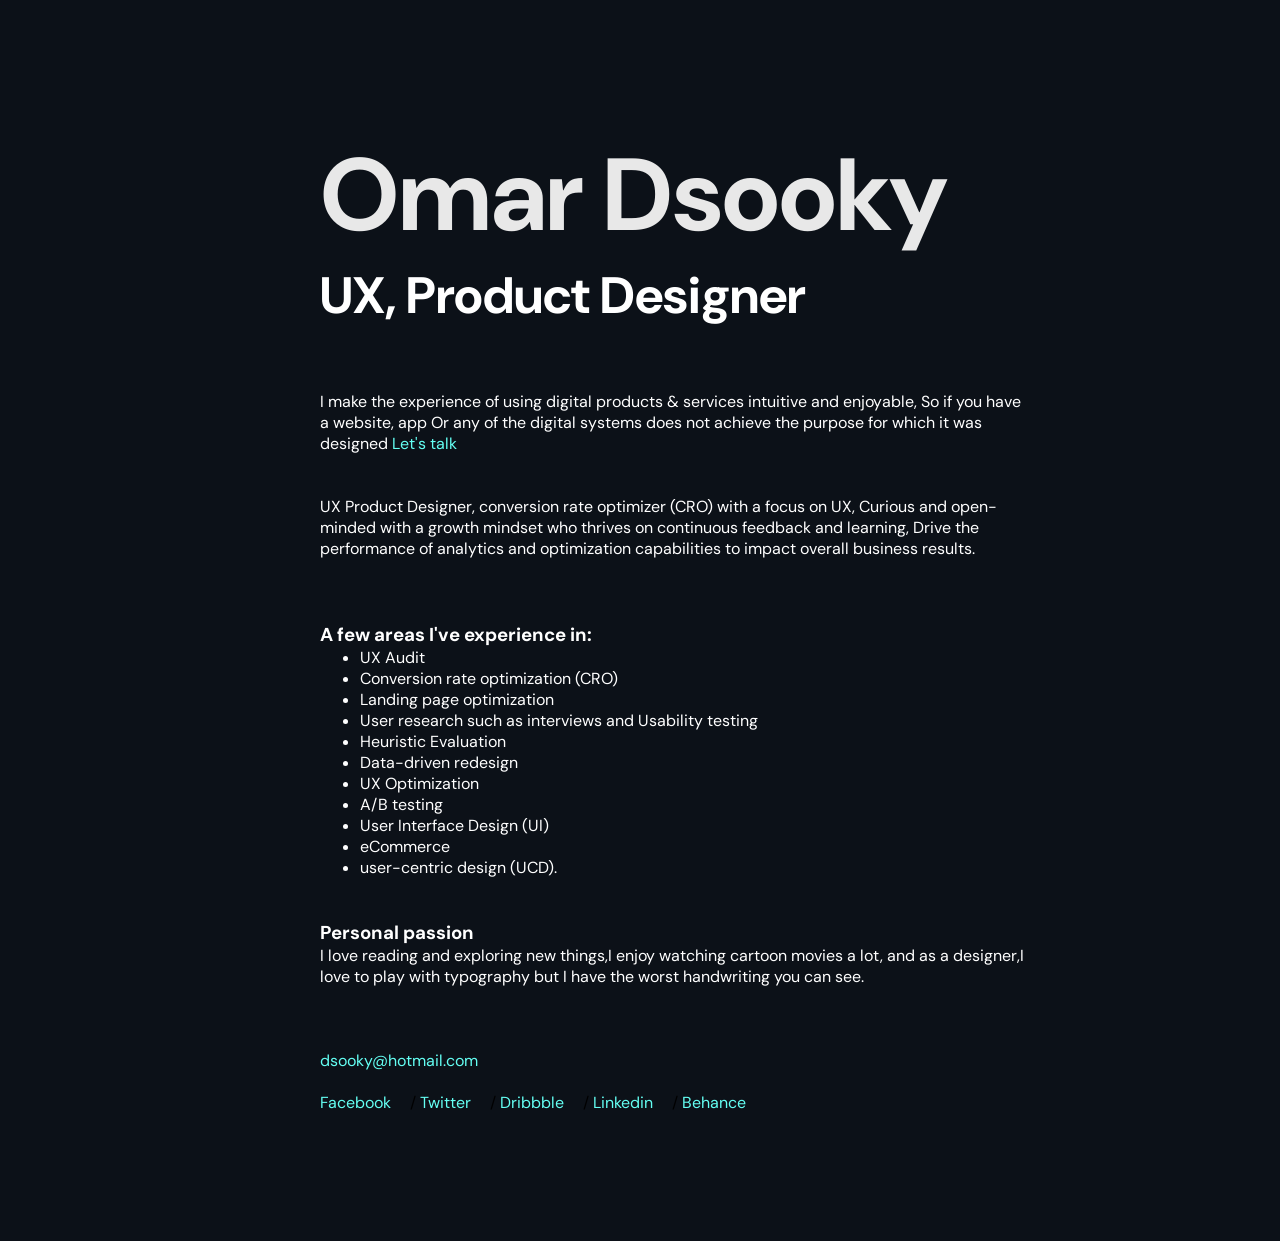
==== commit af66d505: "Update index.html" ====
--- a/index.html
+++ b/index.html
@@ -57,7 +57,7 @@
 		h1 {
 			padding: 0;
 			font-size: 8vw;
-			color: white;
+			color: #e8e8e8;
 
 		}
 
@@ -68,7 +68,7 @@
 																												 }
 		p {
 			font-size: 1.2em
-			  color: white;
+			  color: #e8e8e8;
 		}
 
 		a {
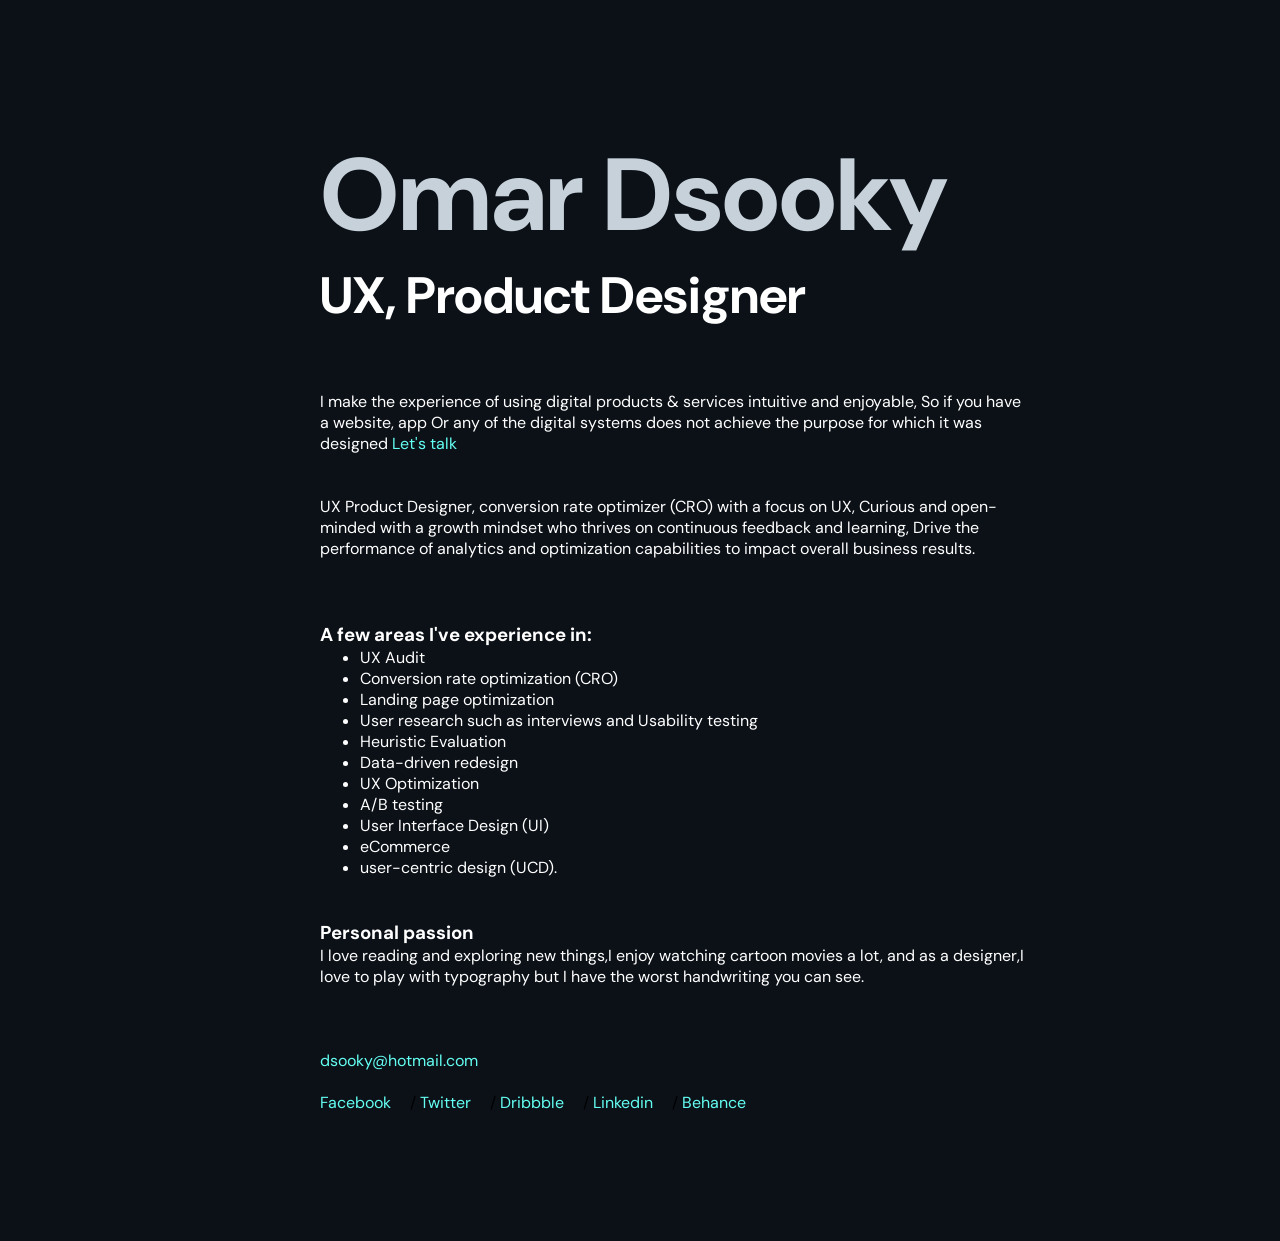
==== commit fb8283de: "Update index.html" ====
--- a/index.html
+++ b/index.html
@@ -57,7 +57,7 @@
 		h1 {
 			padding: 0;
 			font-size: 8vw;
-			color: #e8e8e8;
+			color: #C7D1DA;
 
 		}
 
@@ -68,7 +68,7 @@
 																												 }
 		p {
 			font-size: 1.2em
-			  color: #e8e8e8;
+			  color: #C7D1DA;
 		}
 
 		a {
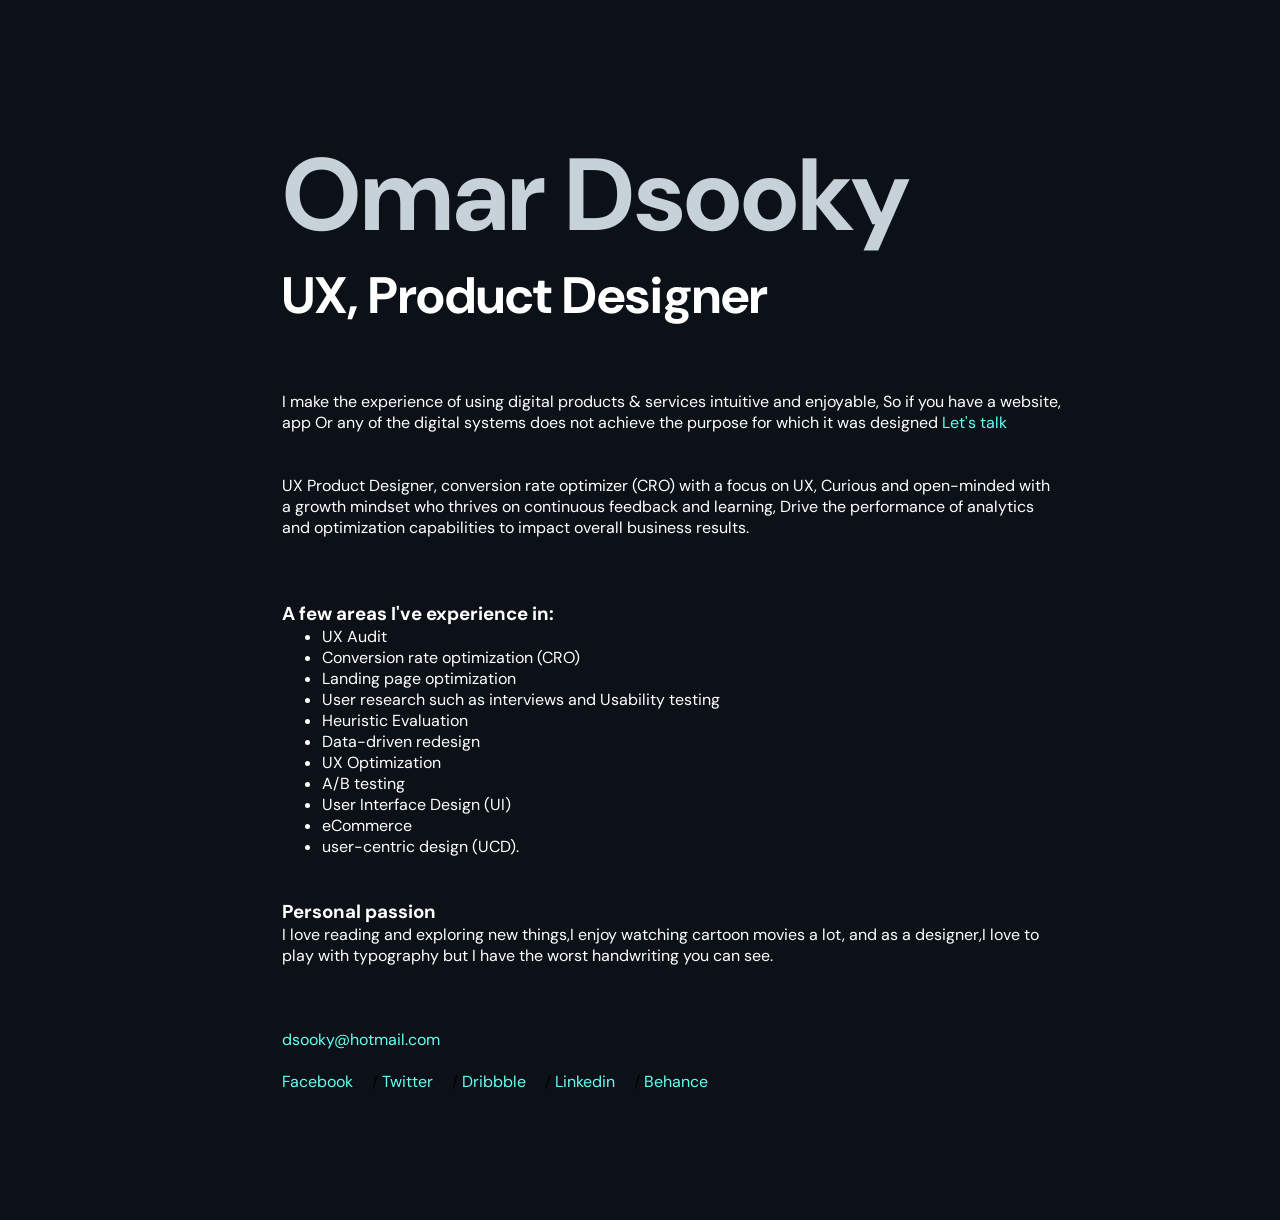
==== commit e2d3fd42: "Update index.html" ====
--- a/index.html
+++ b/index.html
@@ -49,8 +49,8 @@
 			padding: 10% 5% 10% 10%;
 			background-color: #0C1118;
 			color: white;
-			margin-left:15%;
-			margin-right:15%;
+			margin-left:12%;
+			margin-right:12%;
 		
 		}
 
